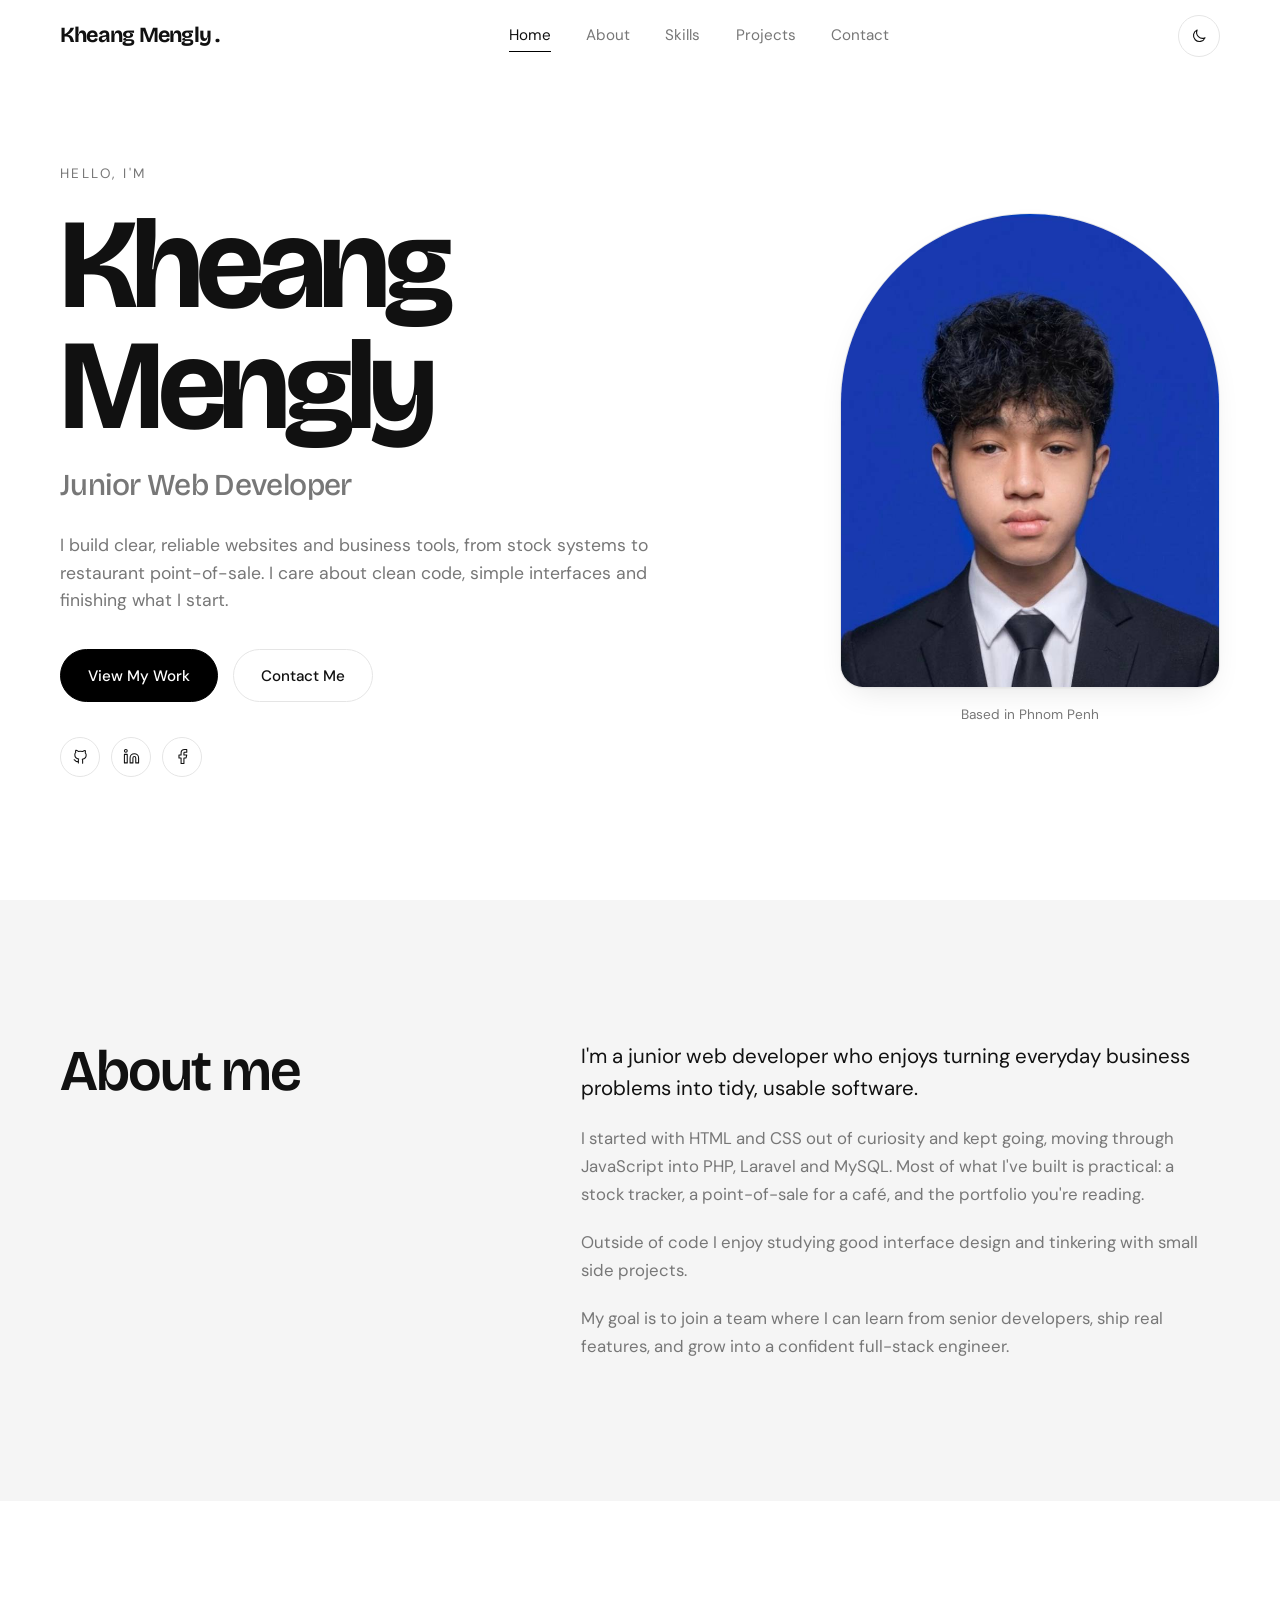
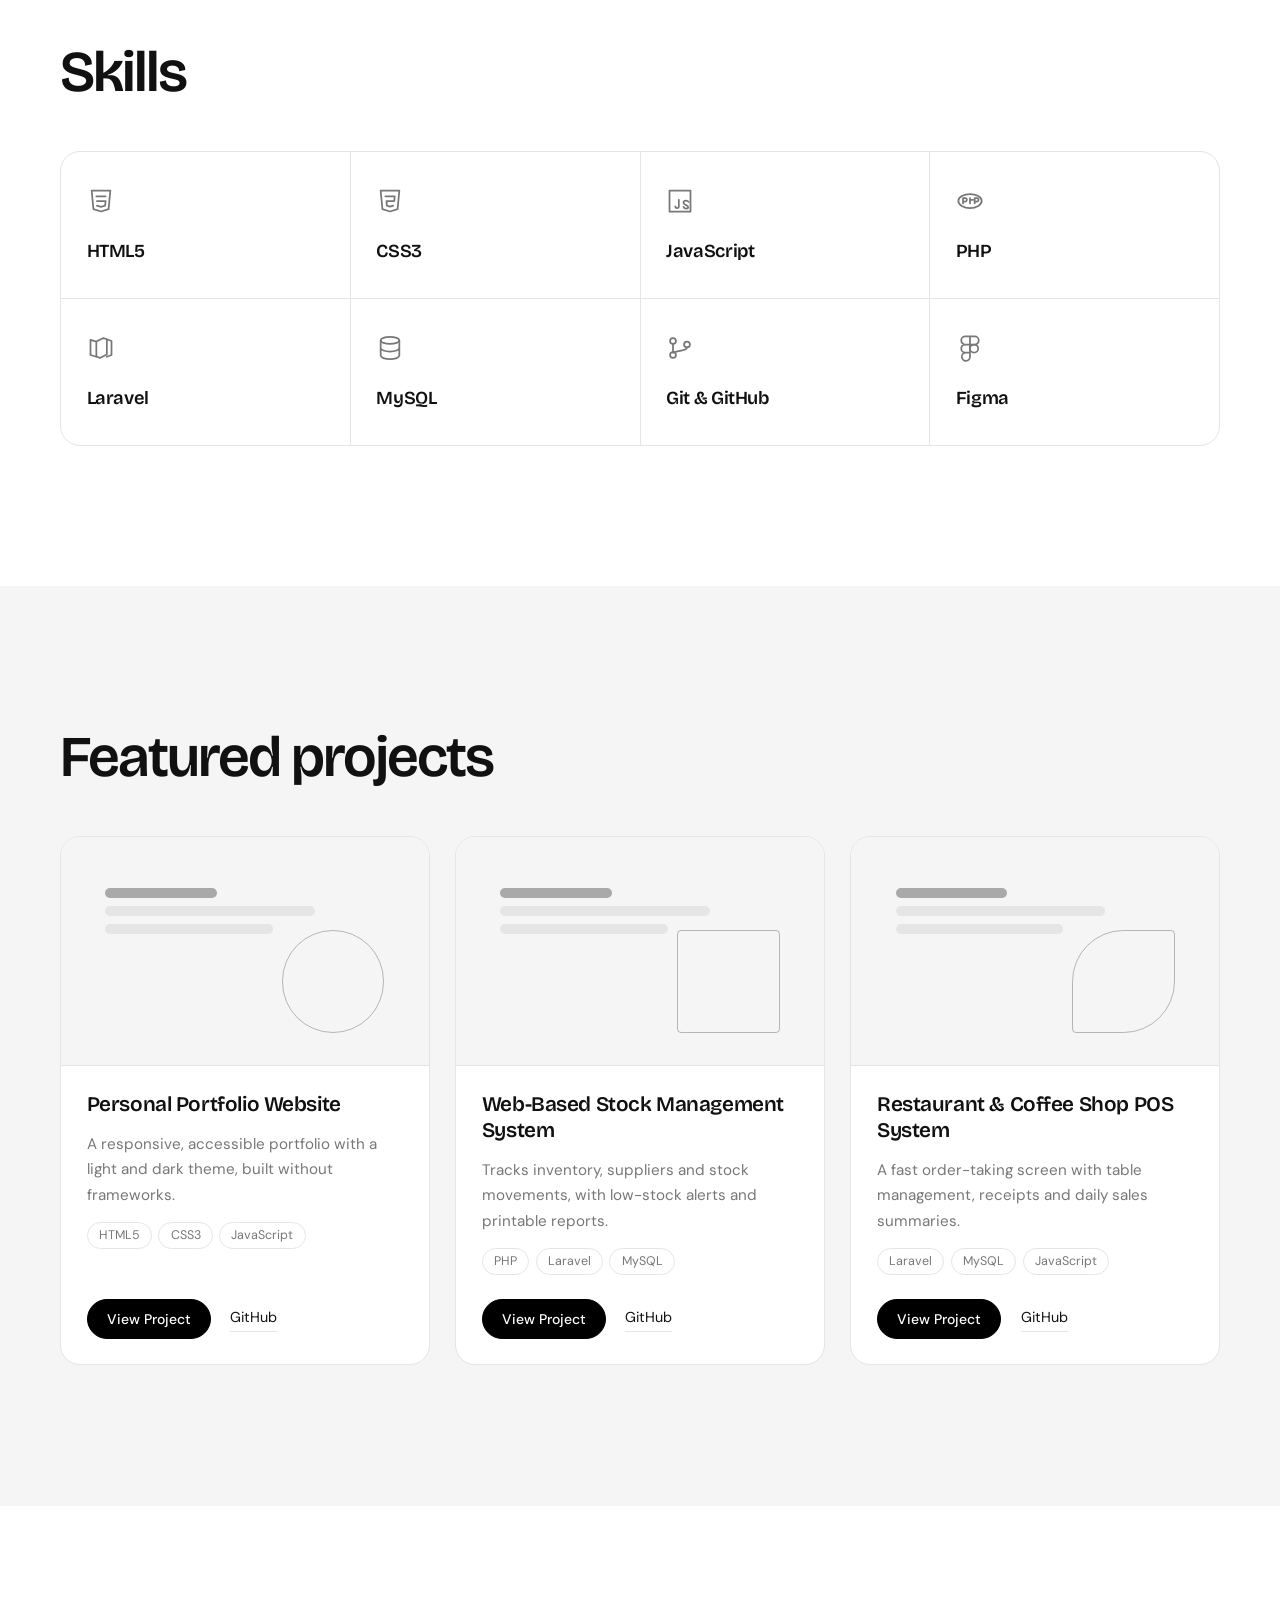
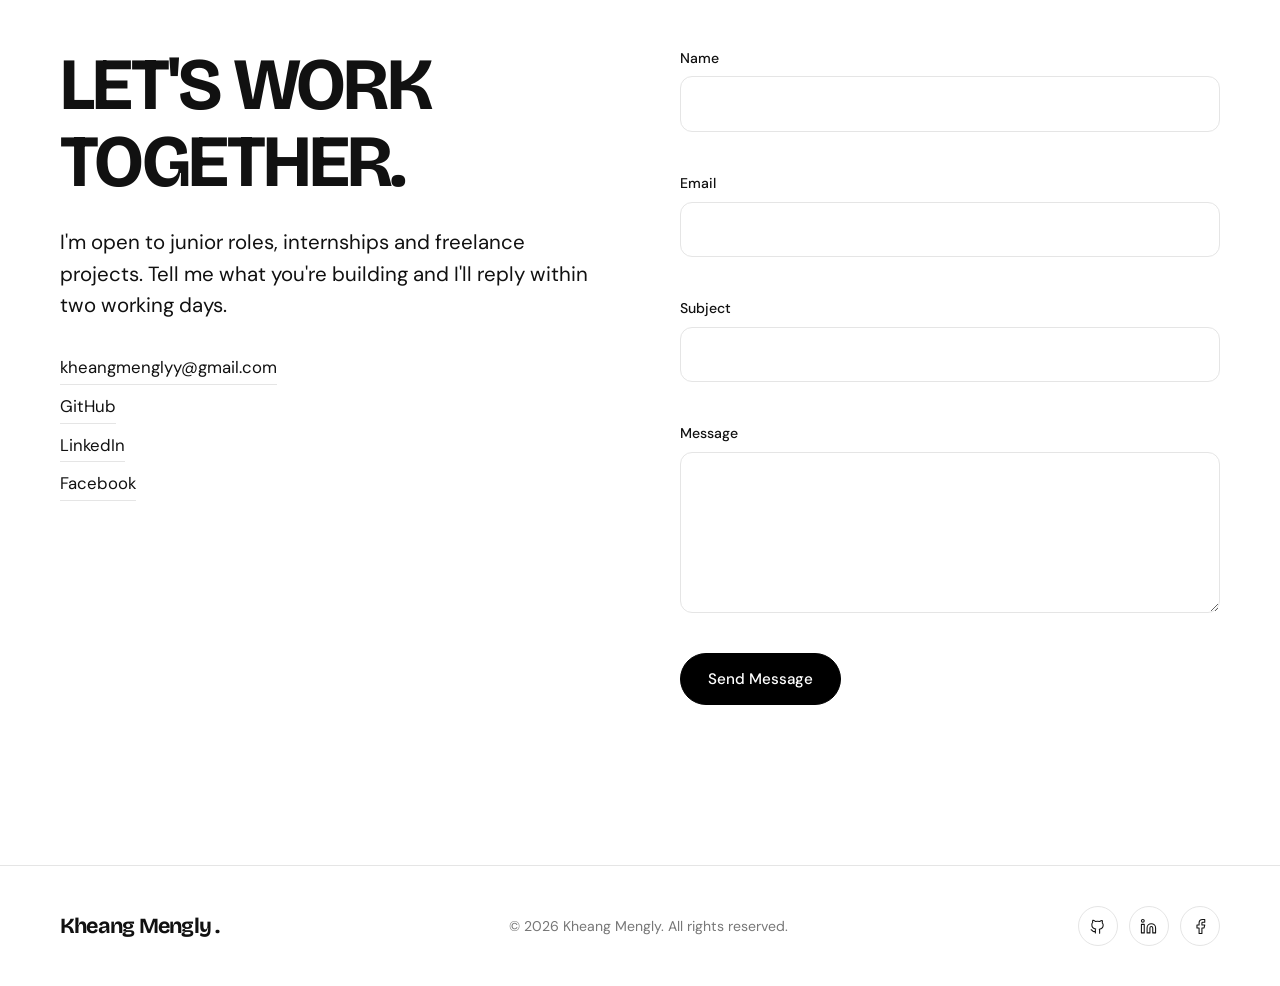
==== index .html @ 1a599a84 "first commit" ====
<!DOCTYPE html>
<html lang="en">
<head>
<meta charset="UTF-8">
<meta name="viewport" content="width=device-width, initial-scale=1">
<title>kheangmengly.com</title>
<meta name="description" content="Portfolio of Your Name, a junior web developer building clean, fast websites and business systems with PHP, Laravel and JavaScript.">
<link rel="preconnect" href="https://fonts.googleapis.com">
<link rel="preconnect" href="https://fonts.gstatic.com" crossorigin>
<link href="https://fonts.googleapis.com/css2?family=Bricolage+Grotesque:opsz,wght@12..96,400;12..96,600;12..96,700&family=DM+Sans:wght@400;500&display=swap" rel="stylesheet">
<link rel="stylesheet" href="style.css">
<script>try{var t=localStorage.getItem('theme');if(t)document.documentElement.dataset.theme=t}catch(e){}</script>
</head>
<body>

<a class="skip" href="#main">Skip to content</a>

<header class="nav" id="nav">
  <div class="container nav__inner">
    <a href="#home" class="logo">Kheang Mengly<span> .</span></a>
    <nav aria-label="Main">
      <ul class="nav__links" id="menu">
        <li><a href="#home">Home</a></li>
        <li><a href="#about">About</a></li>
        <li><a href="#skills">Skills</a></li>
        <li><a href="#projects">Projects</a></li>
        <li><a href="#contact">Contact</a></li>
      </ul>
    </nav>
    <div class="nav__tools">
      <button class="icon-btn" id="theme" aria-label="Toggle dark mode">
        <svg viewBox="0 0 24 24" aria-hidden="true"><path d="M20 14.5A8 8 0 0 1 9.5 4 8 8 0 1 0 20 14.5z"/></svg>
      </button>
      <button class="burger" id="burger" aria-label="Open menu" aria-expanded="false" aria-controls="menu"><span></span><span></span></button>
    </div>
  </div>
</header>

<main id="main">

<section class="hero" id="home">
  <div class="container hero__grid">
    <div class="hero__text">
      <p class="hero__hello">HELLO, I'M</p>
      <h1>Kheang Mengly</h1>
      <p class="hero__role">Junior Web Developer</p>
      <p class="lead">I build clear, reliable websites and business tools, from stock systems to restaurant point-of-sale. I care about clean code, simple interfaces and finishing what I start.</p>
      <div class="btns">
        <a href="#projects" class="btn btn--solid">View My Work</a>
        <a href="#contact" class="btn btn--ghost">Contact Me</a>
      </div>
      <ul class="social" aria-label="Social links">
        <li><a href="https://github.com/kheangmenglyy-hasu" aria-label="GitHub" target="_blank" rel="noopener"><svg viewBox="0 0 24 24"><path d="M9 19c-4 1.2-4-2-6-2.5m12 5v-3.5c0-1 .1-1.400-.5-2 2.800-.3 5.500-1.400 5.500-6a4.600 4.600 0 0 0-1.300-3.200 4.200 4.200 0 0 0-.1-3.200s-1.100-.3-3.500 1.300a12 12 0 0 0-6.200 0C6.500 2.800 5.400 3.100 5.400 3.100a4.200 4.200 0 0 0-.1 3.200A4.600 4.600 0 0 0 4 9.500c0 4.600 2.700 5.700 5.500 6-.6.600-.6 1.200-.5 2V21"/></svg></a></li>
        <li><a href="https://linkedin.com/" aria-label="LinkedIn" target="_blank" rel="noopener"><svg viewBox="0 0 24 24"><path d="M16 8a6 6 0 0 1 6 6v7h-4v-7a2 2 0 0 0-4 0v7h-4v-7a6 6 0 0 1 6-6zM2 9h4v12H2zM4 2a2 2 0 1 1 0 4 2 2 0 0 1 0-4z"/></svg></a></li>
        <li><a href="https://www.facebook.com/share/1EHxN4uqg1/?mibextid=wwXIfr" aria-label="Facebook" target="_blank" rel="noopener"><svg viewBox="0 0 24 24"><path d="M18 2h-3a5 5 0 0 0-5 5v3H7v4h3v8h4v-8h3l1-4h-4V7a1 1 0 0 1 1-1h3z"/></svg></a></li>
      </ul>
    </div>

    <!-- Profile -->
    <figure class="hero__img">
      <div class="portrait" role="img" aria-label="img/full profile.jpg">
        <img src="img/full profile.jpg" viewBox="0 0 200 250" aria-hidden="true"><circle cx="100" cy="95" r="38"/><path d="M28 250c0-56 32-86 72-86s72 30 72 86z"/></img>
        <!-- <img src="img/profile.jpg" alt="My Profile"> -->
      </div>
      <figcaption>Based in Phnom Penh</figcaption>
    </figure>
  </div>
</section>

<section class="section section--alt" id="about">
  <div class="container about">
    <h2 class="reveal">About me</h2>
    <div class="about__body reveal">
      <p class="lead">I'm a junior web developer who enjoys turning everyday business problems into tidy, usable software.</p>
      <p>I started with HTML and CSS out of curiosity and kept going, moving through JavaScript into PHP, Laravel and MySQL. Most of what I've built is practical: a stock tracker, a point-of-sale for a café, and the portfolio you're reading.</p>
      <p>Outside of code I enjoy studying good interface design and tinkering with small side projects.</p>
      <p>My goal is to join a team where I can learn from senior developers, ship real features, and grow into a confident full-stack engineer.</p>
    </div>
  </div>
</section>

<section class="section" id="skills">
  <div class="container">
    <h2 class="reveal">Skills</h2>
    <ul class="skills">
      <li class="reveal"><svg viewBox="0 0 24 24"><path d="M4 3l1.500 16L12 21l6.500-2L20 3zM8 8h8M8.500 12H16l-.5 4-3.500 1-3.500-1"/></svg>HTML5</li>
      <li class="reveal"><svg viewBox="0 0 24 24"><path d="M4 3l1.500 16L12 21l6.500-2L20 3zM8 8h8l-.3 4H9l.3 4 2.700.8 2.700-.8"/></svg>CSS3</li>
      <li class="reveal"><svg viewBox="0 0 24 24"><path d="M3 3h18v18H3zM15 17c.5 1 1.200 1.500 2.300 1.500s1.700-.6 1.700-1.400c0-2-4-1.200-4-3.600 0-1 .8-1.800 2.200-1.800 1 0 1.700.4 2.100 1.100M11 11v5.500a1.500 1.500 0 0 1-3 0"/></svg>JavaScript</li>
      <li class="reveal"><svg viewBox="0 0 24 24"><ellipse cx="12" cy="12" rx="10" ry="6"/><path d="M6 14V9.500h1.800a1.500 1.500 0 0 1 0 3H6M12 14V9.500M12 11h2.500M16 14V9.500h1.800a1.500 1.500 0 0 1 0 3H16"/></svg>PHP</li>
      <li class="reveal"><svg viewBox="0 0 24 24"><path d="M3 5l5 1.500v13L3 18zM8 6.500l6-3 3 1v13l-6 3-3-1.500zM17 4.500l4 1.500v12l-4 1.500"/></svg>Laravel</li>
      <li class="reveal"><svg viewBox="0 0 24 24"><ellipse cx="12" cy="5.500" rx="8" ry="3"/><path d="M4 5.500v13c0 1.700 3.600 3 8 3s8-1.300 8-3v-13M4 12c0 1.700 3.600 3 8 3s8-1.300 8-3"/></svg>MySQL</li>
      <li class="reveal"><svg viewBox="0 0 24 24"><circle cx="6" cy="6" r="2.500"/><circle cx="6" cy="18" r="2.500"/><circle cx="18" cy="9" r="2.500"/><path d="M6 8.500v7M18 11.500c0 3-6 2-12 4.500"/></svg>Git &amp; GitHub</li>
      <li class="reveal"><svg viewBox="0 0 24 24"><path d="M8 2h4v7H8a3.500 3.500 0 1 1 0-7zM12 2h4a3.500 3.500 0 1 1 0 7h-4zM8 9h4v7H8a3.500 3.500 0 1 1 0-7zM8 16h4v3.500A3.500 3.500 0 1 1 8 16z"/><circle cx="15.500" cy="12.500" r="3.500"/></svg>Figma</li>
    </ul>
  </div>
</section>

<section class="section section--alt" id="projects">
  <div class="container">
    <h2 class="reveal">Featured projects</h2>
    <div class="projects">

      <article class="card reveal">
        <div class="shot shot--a" role="img" aria-label="Portfolio website screenshot placeholder"><i></i><i></i><i></i><b></b></div>
        <div class="card__body">
          <h3>Personal Portfolio Website</h3>
          <p>A responsive, accessible portfolio with a light and dark theme, built without frameworks.</p>
          <ul class="tags"><li>HTML5</li><li>CSS3</li><li>JavaScript</li></ul>
          <div class="card__links"><a href="#" class="btn btn--solid btn--sm">View Project</a><a href="#" class="link">GitHub</a></div>
        </div>
      </article>

      <article class="card reveal">
        <div class="shot shot--b" role="img" aria-label="Stock management system screenshot placeholder"><i></i><i></i><i></i><b></b></div>
        <div class="card__body">
          <h3>Web-Based Stock Management System</h3>
          <p>Tracks inventory, suppliers and stock movements, with low-stock alerts and printable reports.</p>
          <ul class="tags"><li>PHP</li><li>Laravel</li><li>MySQL</li></ul>
          <div class="card__links"><a href="#" class="btn btn--solid btn--sm">View Project</a><a href="#" class="link">GitHub</a></div>
        </div>
      </article>

      <article class="card reveal">
        <div class="shot shot--c" role="img" aria-label="POS system screenshot placeholder"><i></i><i></i><i></i><b></b></div>
        <div class="card__body">
          <h3>Restaurant &amp; Coffee Shop POS System</h3>
          <p>A fast order-taking screen with table management, receipts and daily sales summaries.</p>
          <ul class="tags"><li>Laravel</li><li>MySQL</li><li>JavaScript</li></ul>
          <div class="card__links"><a href="#" class="btn btn--solid btn--sm">View Project</a><a href="#" class="link">GitHub</a></div>
        </div>
      </article>

    </div>
  </div>
</section>

<section class="section" id="contact">
  <div class="container contact">
    <div class="reveal">
      <h2 class="contact__title">LET'S WORK TOGETHER.</h2>
      <p class="lead">I'm open to junior roles, internships and freelance projects. Tell me what you're building and I'll reply within two working days.</p>
      <ul class="contact__links">
        <li><a href="mailto:kheangmenglyy@.com">kheangmenglyy@gmail.com</a></li>
        <li><a href="https://github.com/kheangmenglyy-hasu" target="_blank" rel="noopener">GitHub</a></li>
        <li><a href="https://linkedin.com/" target="_blank" rel="noopener">LinkedIn</a></li>
        <li><a href="https://www.facebook.com/share/1EHxN4uqg1/?mibextid=wwXIfr" target="_blank" rel="noopener">Facebook</a></li>
      </ul>
    </div>
    <form class="form reveal" id="form" novalidate>
      <div class="field"><label for="name">Name</label><input id="name" name="name" type="text" autocomplete="name" required><small class="err" aria-live="polite"></small></div>
      <div class="field"><label for="email">Email</label><input id="email" name="email" type="email" autocomplete="email" required><small class="err" aria-live="polite"></small></div>
      <div class="field"><label for="subject">Subject</label><input id="subject" name="subject" type="text" required><small class="err" aria-live="polite"></small></div>
      <div class="field"><label for="message">Message</label><textarea id="message" name="message" rows="5" required></textarea><small class="err" aria-live="polite"></small></div>
      <button class="btn btn--solid" type="submit">Send Message</button>
      <p class="form__status" id="status" role="status"></p>
    </form>
  </div>
</section>

</main>

<footer class="footer">
  <div class="container footer__inner">
    <a href="#home" class="logo">Kheang Mengly<span> .</span></a>
    <p>&copy; <span id="year">2026</span> Kheang Mengly. All rights reserved.</p>
    <ul class="social">
      <li><a href="https://github.com/kheangmenglyy-hasu" aria-label="GitHub" target="_blank" rel="noopener"><svg viewBox="0 0 24 24"><path d="M9 19c-4 1.2-4-2-6-2.5m12 5v-3.5c0-1 .1-1.400-.5-2 2.800-.3 5.500-1.400 5.500-6a4.600 4.600 0 0 0-1.300-3.200 4.200 4.200 0 0 0-.1-3.200s-1.100-.3-3.500 1.300a12 12 0 0 0-6.200 0C6.500 2.800 5.400 3.100 5.400 3.100a4.200 4.200 0 0 0-.1 3.200A4.600 4.600 0 0 0 4 9.500c0 4.600 2.700 5.700 5.500 6-.6.600-.6 1.200-.5 2V21"/></svg></a></li>
      <li><a href="https://linkedin.com/" aria-label="LinkedIn" target="_blank" rel="noopener"><svg viewBox="0 0 24 24"><path d="M16 8a6 6 0 0 1 6 6v7h-4v-7a2 2 0 0 0-4 0v7h-4v-7a6 6 0 0 1 6-6zM2 9h4v12H2zM4 2a2 2 0 1 1 0 4 2 2 0 0 1 0-4z"/></svg></a></li>
      <li><a href="https://www.facebook.com/share/1EHxN4uqg1/?mibextid=wwXIfr" aria-label="Facebook" target="_blank" rel="noopener"><svg viewBox="0 0 24 24"><path d="M18 2h-3a5 5 0 0 0-5 5v3H7v4h3v8h4v-8h3l1-4h-4V7a1 1 0 0 1 1-1h3z"/></svg></a></li>
    </ul>
  </div>
</footer>

<button class="totop" id="totop" aria-label="Back to top"><svg viewBox="0 0 24 24"><path d="M12 19V5M5 12l7-7 7 7"/></svg></button>

<script src="script.js"></script>
</body>
</html>
---- style.css ----
/* ---------- Tokens ---------- */
:root {
  --bg: #FFFFFF;
  --bg-alt: #F5F5F5;
  --text: #111111;
  --muted: #777777;
  --border: #E5E5E5;
  --accent: #000000;
  --on-accent: #FFFFFF;
  --shadow: 0 1px 2px rgba(0,0,0,.04), 0 12px 32px -12px rgba(0,0,0,.12);
  --font-display: "Bricolage Grotesque", "Helvetica Neue", Arial, sans-serif;
  --font-body: "DM Sans", system-ui, -apple-system, "Segoe UI", sans-serif;
  --ease: cubic-bezier(.2,.7,.2,1);
  --nav-h: 72px;
}
:root[data-theme="dark"] {
  --bg: #0E0E0E;
  --bg-alt: #161616;
  --text: #F2F2F2;
  --muted: #9A9A9A;
  --border: #2A2A2A;
  --accent: #FFFFFF;
  --on-accent: #000000;
  --shadow: 0 1px 2px rgba(0,0,0,.4), 0 12px 32px -12px rgba(0,0,0,.6);
}

/* ---------- Base ---------- */
*, *::before, *::after { box-sizing: border-box; margin: 0; padding: 0; }
html { scroll-behavior: smooth; scroll-padding-top: var(--nav-h); }
body {
  font-family: var(--font-body);
  background: var(--bg);
  color: var(--text);
  line-height: 1.65;
  -webkit-font-smoothing: antialiased;
  transition: background .3s, color .3s;
}
img, svg { display: block; max-width: 100%; }
ul { list-style: none; }
a { color: inherit; text-decoration: none; }
:focus-visible { outline: 2px solid var(--accent); outline-offset: 3px; border-radius: 4px; }
.skip { position: absolute; left: -999px; top: 8px; background: var(--accent); color: var(--on-accent); padding: 8px 14px; z-index: 100; }
.skip:focus { left: 8px; }

h1, h2, h3, .logo { font-family: var(--font-display); line-height: 1.05; letter-spacing: -.035em; }
h2 { font-size: clamp(2.2rem, 5vw, 3.6rem); font-weight: 600; margin-bottom: 3rem; }
h3 { font-size: 1.3rem; font-weight: 600; letter-spacing: -.02em; line-height: 1.25; }
.lead { font-size: clamp(1.1rem, 1.6vw, 1.3rem); color: var(--text); line-height: 1.55; max-width: 34em; }
p { color: var(--muted); max-width: 60ch; }

.container { width: min(1160px, 100% - 3rem); margin-inline: auto; }
.section { padding: clamp(5rem, 11vw, 9rem) 0; }
.section--alt { background: var(--bg-alt); }

/* ---------- Buttons ---------- */
.btn {
  display: inline-flex; align-items: center; justify-content: center;
  padding: .95rem 1.7rem; border-radius: 999px; border: 1px solid var(--accent);
  font: 500 .95rem var(--font-body); cursor: pointer;
  transition: transform .3s var(--ease), background .3s, color .3s, box-shadow .3s;
}
.btn--solid { background: var(--accent); color: var(--on-accent); }
.btn--solid:hover { transform: translateY(-2px); box-shadow: var(--shadow); }
.btn--ghost { background: transparent; color: var(--text); border-color: var(--border); }
.btn--ghost:hover { border-color: var(--accent); transform: translateY(-2px); }
.btn--sm { padding: .6rem 1.2rem; font-size: .875rem; }
.link { font-size: .9rem; border-bottom: 1px solid var(--border); padding-bottom: 2px; transition: border-color .3s; }
.link:hover { border-color: var(--accent); }

.icon-btn, .burger, .totop {
  background: none; border: 1px solid var(--border); color: var(--text);
  width: 42px; height: 42px; border-radius: 50%; cursor: pointer;
  display: grid; place-items: center; transition: border-color .3s, background .3s;
}
.icon-btn:hover, .totop:hover { border-color: var(--accent); }
svg { fill: none; stroke: currentColor; stroke-width: 1.5; stroke-linecap: round; stroke-linejoin: round; }
.icon-btn svg, .totop svg { width: 18px; height: 18px; }

/* ---------- Navigation ---------- */
.nav {
  position: sticky; top: 0; z-index: 50; height: var(--nav-h);
  background: color-mix(in srgb, var(--bg) 78%, transparent);
  -webkit-backdrop-filter: blur(14px); backdrop-filter: blur(14px);
  border-bottom: 1px solid transparent; transition: border-color .3s;
}
.nav.is-stuck { border-color: var(--border); }
.nav__inner { height: 100%; display: flex; align-items: center; justify-content: space-between; gap: 1rem; }
.logo { font-size: 1.35rem; font-weight: 700; }
.nav__links { display: flex; gap: 2.2rem; }
.nav__links a { position: relative; font-size: .95rem; color: var(--muted); padding: .4rem 0; transition: color .3s; }
.nav__links a::after {
  content: ""; position: absolute; left: 0; right: 0; bottom: 0; height: 1px;
  background: var(--accent); transform: scaleX(0); transform-origin: left; transition: transform .35s var(--ease);
}
.nav__links a:hover, .nav__links a.active { color: var(--text); }
.nav__links a.active::after, .nav__links a:hover::after { transform: scaleX(1); }
.nav__tools { display: flex; gap: .6rem; align-items: center; }
.burger { display: none; gap: 5px; align-content: center; }
.burger span { display: block; width: 16px; height: 1.5px; background: currentColor; transition: transform .3s var(--ease); }
.burger[aria-expanded="true"] span:first-child { transform: translateY(3.25px) rotate(45deg); }
.burger[aria-expanded="true"] span:last-child { transform: translateY(-3.25px) rotate(-45deg); }

/* ---------- Hero ---------- */
.hero { min-height: calc(100svh - var(--nav-h)); display: grid; align-items: center; padding: 3rem 0 5rem; }
.hero__grid { display: grid; grid-template-columns: 1.25fr .75fr; gap: 4rem; align-items: center; }
.hero__hello { font-size: .85rem; letter-spacing: .18em; color: var(--muted); margin-bottom: 1.2rem; }
.hero h1 { font-size: clamp(3.6rem, 10vw, 8rem); font-weight: 700; letter-spacing: -.05em; line-height: .95; }
.hero__role { font: 500 clamp(1.3rem, 2.6vw, 1.9rem)/1.2 var(--font-display); letter-spacing: -.02em; margin: 1.2rem 0 1.8rem; color: var(--muted); }
.hero .lead { color: var(--muted); font-size: 1.1rem; }
.btns { display: flex; flex-wrap: wrap; gap: .9rem; margin: 2.2rem 0; }
.social { display: flex; gap: .7rem; }
.social a { width: 40px; height: 40px; border: 1px solid var(--border); border-radius: 50%; display: grid; place-items: center; transition: background .3s, color .3s, transform .3s var(--ease); }
.social a:hover { background: var(--accent); color: var(--on-accent); transform: translateY(-2px); }
.social svg { width: 17px; height: 17px; }

.hero__img { justify-self: end; width: 100%; max-width: 380px; }
.portrait {
  aspect-ratio: 4/5; background: var(--bg-alt); border: 1px solid var(--border);
  border-radius: 200px 200px 24px 24px; overflow: hidden; box-shadow: var(--shadow);
  display: grid; place-items: end center; transition: transform .6s var(--ease);
}
.portrait svg { width: 78%; fill: var(--border); stroke: none; }
.hero__img:hover .portrait { transform: translateY(-6px); }
.hero__img figcaption { margin-top: 1rem; font-size: .85rem; color: var(--muted); text-align: center; }

/* Single page-load sequence */
.hero__text > *, .hero__img { animation: rise .9s var(--ease) both; }
.hero__text > :nth-child(2) { animation-delay: .08s; }
.hero__text > :nth-child(3) { animation-delay: .16s; }
.hero__text > :nth-child(4) { animation-delay: .24s; }
.hero__text > :nth-child(5) { animation-delay: .32s; }
.hero__text > :nth-child(6) { animation-delay: .4s; }
.hero__img { animation-delay: .2s; }
@keyframes rise { from { opacity: 0; transform: translateY(24px); } }

/* ---------- About ---------- */
.about { display: grid; grid-template-columns: 1fr 1.4fr; gap: 4rem; align-items: start; }
.about h2 { margin: 0; position: sticky; top: calc(var(--nav-h) + 2rem); }
.about__body { display: grid; gap: 1.3rem; }
.about__body p:not(.lead) { font-size: 1.05rem; }

/* ---------- Skills ---------- */
.skills { display: grid; grid-template-columns: repeat(4, 1fr); gap: 1px; background: var(--border); border: 1px solid var(--border); border-radius: 20px; overflow: hidden; }
.skills li {
  background: var(--bg); padding: 2.2rem 1.6rem; display: flex; flex-direction: column; gap: 1.6rem;
  font: 600 1.15rem var(--font-display); letter-spacing: -.02em; transition: background .3s;
}
.skills li:hover { background: var(--bg-alt); }
.skills svg { width: 28px; height: 28px; color: var(--muted); transition: color .3s, transform .4s var(--ease); }
.skills li:hover svg { color: var(--text); transform: translateY(-3px); }

/* ---------- Projects ---------- */
.projects { display: grid; grid-template-columns: repeat(3, 1fr); gap: 1.6rem; }
.card { background: var(--bg); border: 1px solid var(--border); border-radius: 20px; overflow: hidden; display: flex; flex-direction: column; transition: box-shadow .4s var(--ease), transform .4s var(--ease); }
.card:hover { box-shadow: var(--shadow); transform: translateY(-4px); }
.card__body { padding: 1.6rem; display: flex; flex-direction: column; gap: .9rem; flex: 1; }
.card__body p { font-size: .95rem; }
.tags { display: flex; flex-wrap: wrap; gap: .4rem; }
.tags li { font-size: .78rem; color: var(--muted); border: 1px solid var(--border); border-radius: 999px; padding: .15rem .7rem; }
.card__links { display: flex; align-items: center; gap: 1.2rem; margin-top: auto; padding-top: .6rem; }

/* Screenshot placeholders — swap each .shot for an <img> */
.shot { position: relative; aspect-ratio: 16/10; background: var(--bg-alt); border-bottom: 1px solid var(--border); overflow: hidden; padding: 14% 12%; display: grid; gap: 8px; align-content: start; transition: transform .6s var(--ease); }
.shot i { display: block; height: 10px; border-radius: 5px; background: var(--border); }
.shot i:nth-child(1) { width: 40%; background: var(--muted); opacity: .6; }
.shot i:nth-child(2) { width: 75%; }
.shot i:nth-child(3) { width: 60%; }
.shot b { position: absolute; right: 12%; bottom: 14%; width: 28%; aspect-ratio: 1; border: 1.5px solid var(--muted); opacity: .5; }
.shot--a b { border-radius: 50%; }
.shot--b b { border-radius: 4px; }
.shot--c b { border-radius: 50% 4px; }
.card:hover .shot { transform: scale(1.04); }
.card .shot-wrap { overflow: hidden; }

/* ---------- Contact ---------- */
.contact { display: grid; grid-template-columns: 1fr 1fr; gap: 5rem; align-items: start; }
.contact__title { font-size: clamp(2.6rem, 6vw, 4.6rem); font-weight: 700; margin-bottom: 1.6rem; }
.contact__links { margin-top: 2rem; display: grid; gap: .5rem; }
.contact__links a { display: inline-block; font-size: 1.05rem; border-bottom: 1px solid var(--border); padding-bottom: 2px; transition: border-color .3s; }
.contact__links a:hover { border-color: var(--accent); }

.form { display: grid; gap: 1.2rem; }
.field { display: grid; gap: .4rem; }
.field label { font-size: .88rem; font-weight: 500; }
.field input, .field textarea {
  width: 100%; font: inherit; color: var(--text); background: var(--bg);
  border: 1px solid var(--border); border-radius: 12px; padding: .85rem 1rem; resize: vertical;
  transition: border-color .3s, box-shadow .3s;
}
.field input:focus, .field textarea:focus { outline: none; border-color: var(--accent); box-shadow: 0 0 0 3px color-mix(in srgb, var(--accent) 10%, transparent); }
.field.invalid input, .field.invalid textarea { border-color: #C0392B; }
.err { color: #C0392B; font-size: .82rem; min-height: 1.1em; }
:root[data-theme="dark"] .err, :root[data-theme="dark"] .field.invalid input, :root[data-theme="dark"] .field.invalid textarea { color: #FF8A7A; border-color: #FF8A7A; }
.form .btn { justify-self: start; }
.form__status { font-size: .92rem; color: var(--text); }

/* ---------- Footer ---------- */
.footer { border-top: 1px solid var(--border); padding: 2.5rem 0; }
.footer__inner { display: flex; align-items: center; justify-content: space-between; flex-wrap: wrap; gap: 1.2rem; }
.footer p { font-size: .88rem; }

.totop { position: fixed; right: 1.5rem; bottom: 1.5rem; background: var(--bg); box-shadow: var(--shadow); opacity: 0; visibility: hidden; transform: translateY(10px); transition: opacity .3s, transform .3s var(--ease), visibility .3s, border-color .3s; z-index: 40; }
.totop.show { opacity: 1; visibility: visible; transform: none; }

/* ---------- Scroll reveal (below the fold only) ---------- */
.js .reveal { opacity: 0; transform: translateY(20px); transition: opacity .8s var(--ease), transform .8s var(--ease); }
.js .reveal.in { opacity: 1; transform: none; }

/* ---------- Responsive ---------- */
@media (max-width: 960px) {
  .projects { grid-template-columns: repeat(2, 1fr); }
  .skills { grid-template-columns: repeat(3, 1fr); }
  .about, .contact { gap: 3rem; }
}
@media (max-width: 760px) {
  .burger { display: grid; }
  .nav__links {
    position: absolute; top: var(--nav-h); left: 0; right: 0; flex-direction: column; gap: 0;
    background: var(--bg); border-bottom: 1px solid var(--border); padding: .5rem 1.5rem 1.2rem;
    transform: translateY(-8px); opacity: 0; visibility: hidden; transition: opacity .3s, transform .3s var(--ease), visibility .3s;
  }
  .nav__links.open { opacity: 1; transform: none; visibility: visible; }
  .nav__links a { display: block; font-size: 1.1rem; padding: .9rem 0; border-bottom: 1px solid var(--border); }
  .nav__links a::after { display: none; }
  .hero__grid, .about, .contact { grid-template-columns: 1fr; }
  .hero__img { order: -1; justify-self: start; max-width: 220px; }
  .about h2 { position: static; margin-bottom: 0; }
  .projects { grid-template-columns: 1fr; }
  .skills { grid-template-columns: repeat(2, 1fr); }
  .footer__inner { flex-direction: column; align-items: flex-start; }
}

@media (prefers-reduced-motion: reduce) {
  *, *::before, *::after { animation: none !important; transition-duration: .01ms !important; scroll-behavior: auto !important; }
  .js .reveal { opacity: 1; transform: none; }
}
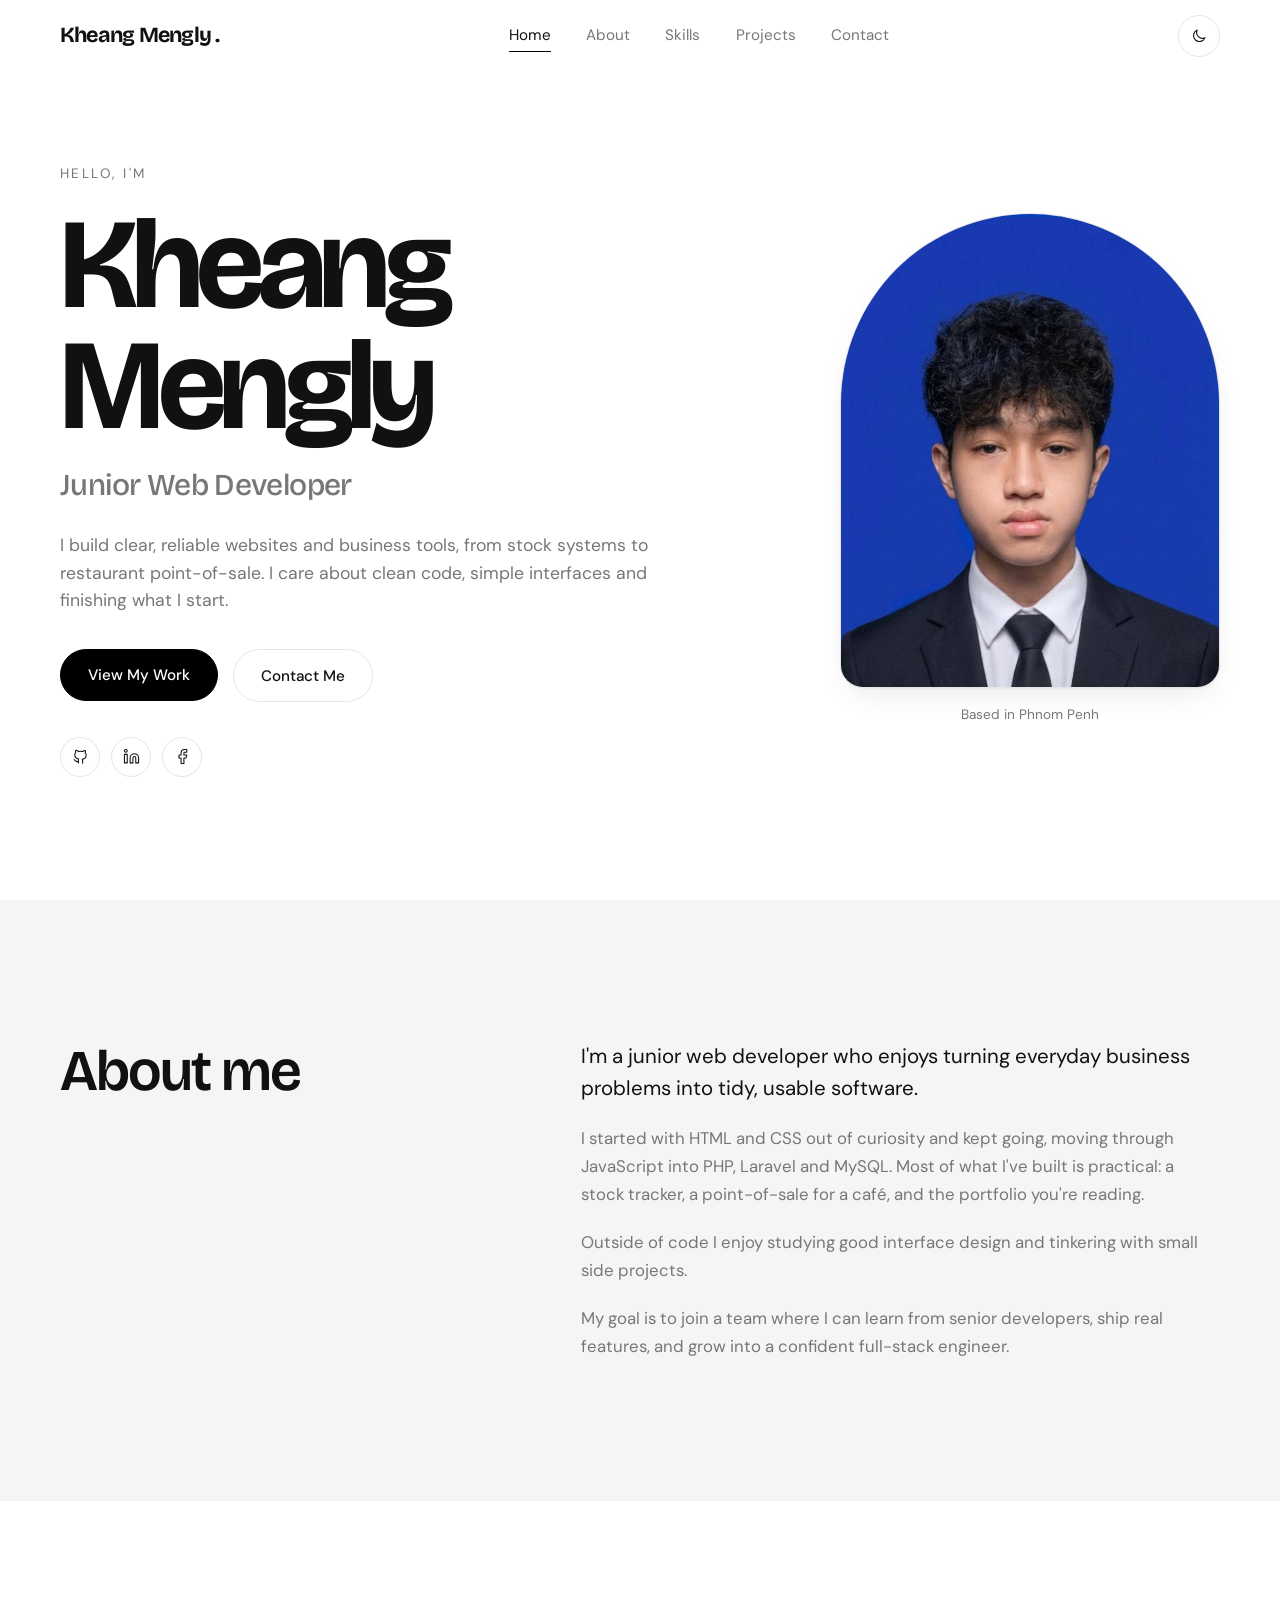
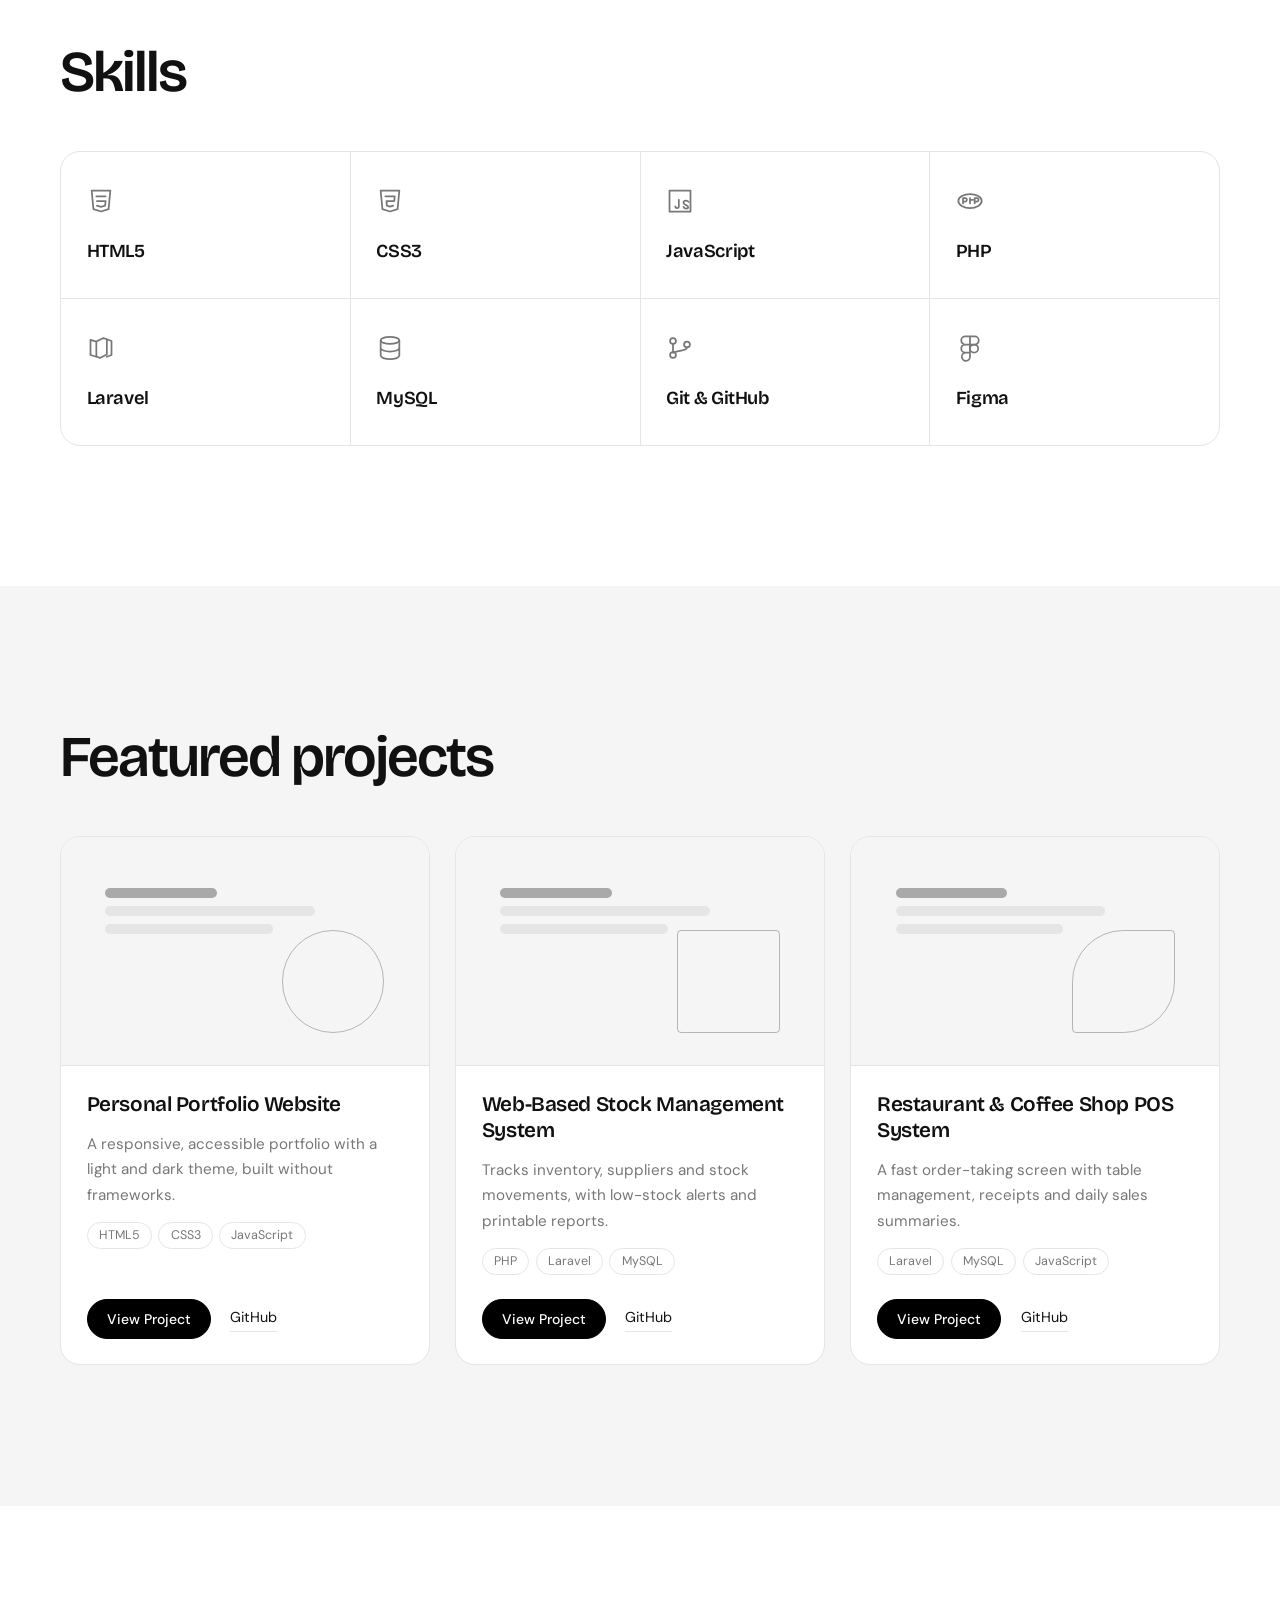
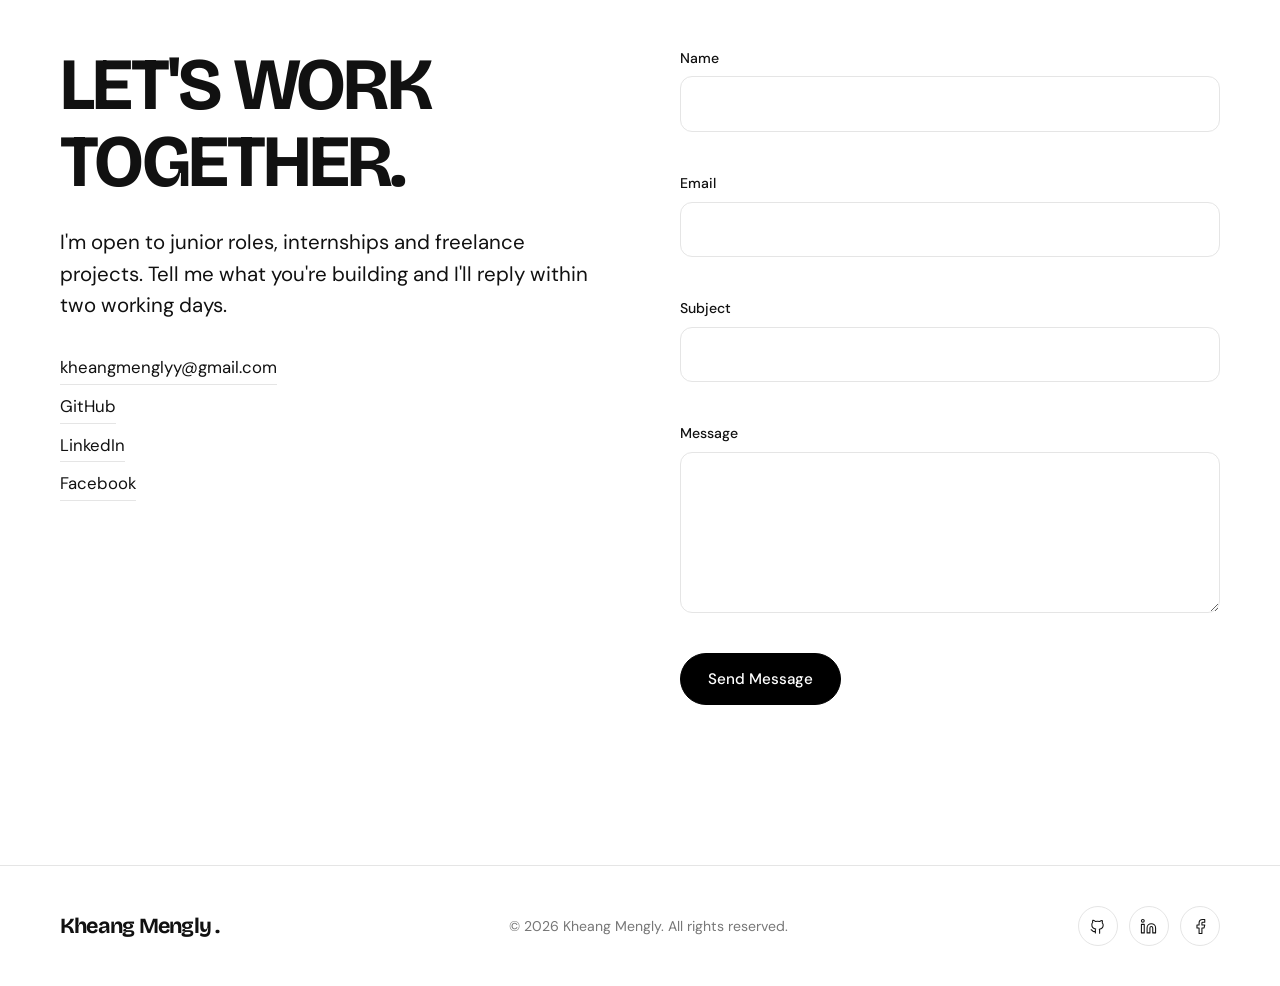
==== commit 910110ed: "Initial commit" ====
--- a/index .html
+++ b/index .html
@@ -59,7 +59,7 @@
     <!-- Profile -->
     <figure class="hero__img">
       <div class="portrait" role="img" aria-label="img/full profile.jpg">
-        <img src="img/full profile.jpg" viewBox="0 0 200 250" aria-hidden="true"><circle cx="100" cy="95" r="38"/><path d="M28 250c0-56 32-86 72-86s72 30 72 86z"/></img>
+        <img src="assets/profile.jpg" viewBox="0 0 200 250" aria-hidden="true"><circle cx="100" cy="95" r="38"/><path d="M28 250c0-56 32-86 72-86s72 30 72 86z"/></img>
         <!-- <img src="img/profile.jpg" alt="My Profile"> -->
       </div>
       <figcaption>Based in Phnom Penh</figcaption>
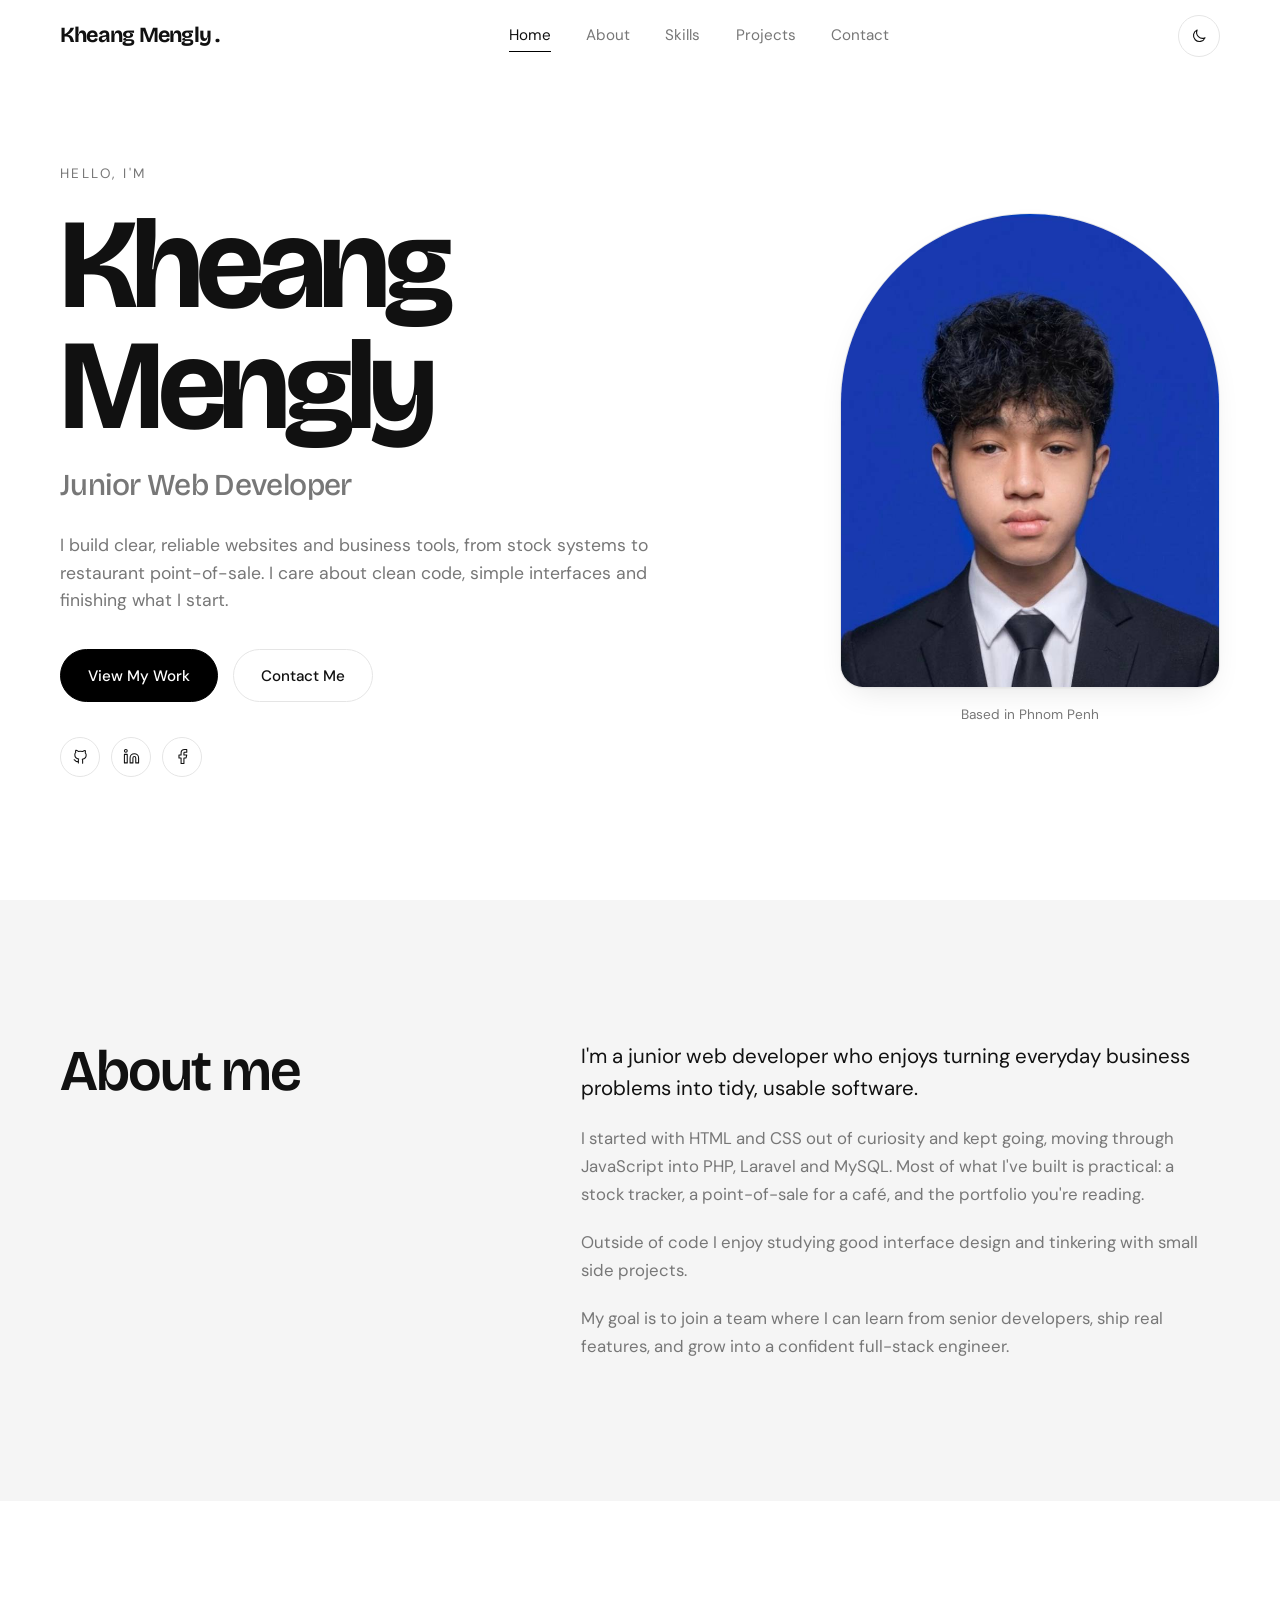
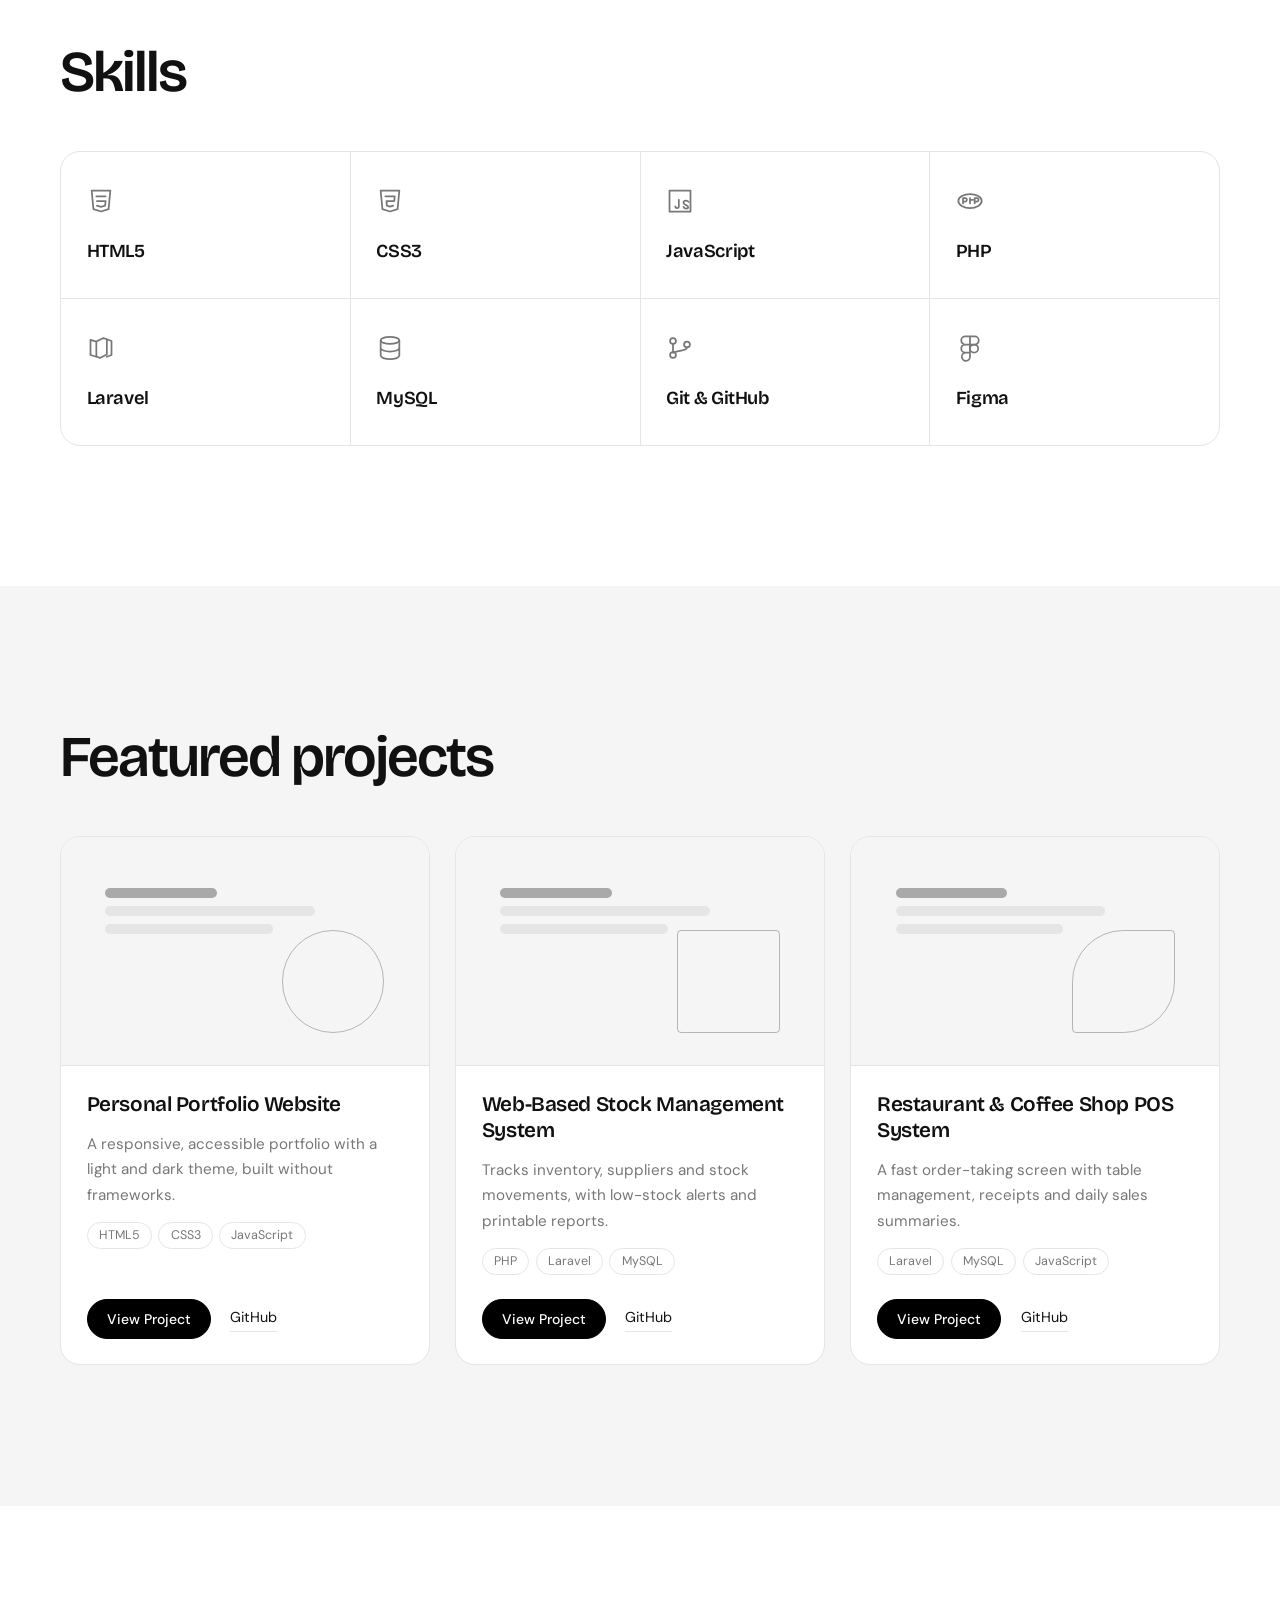
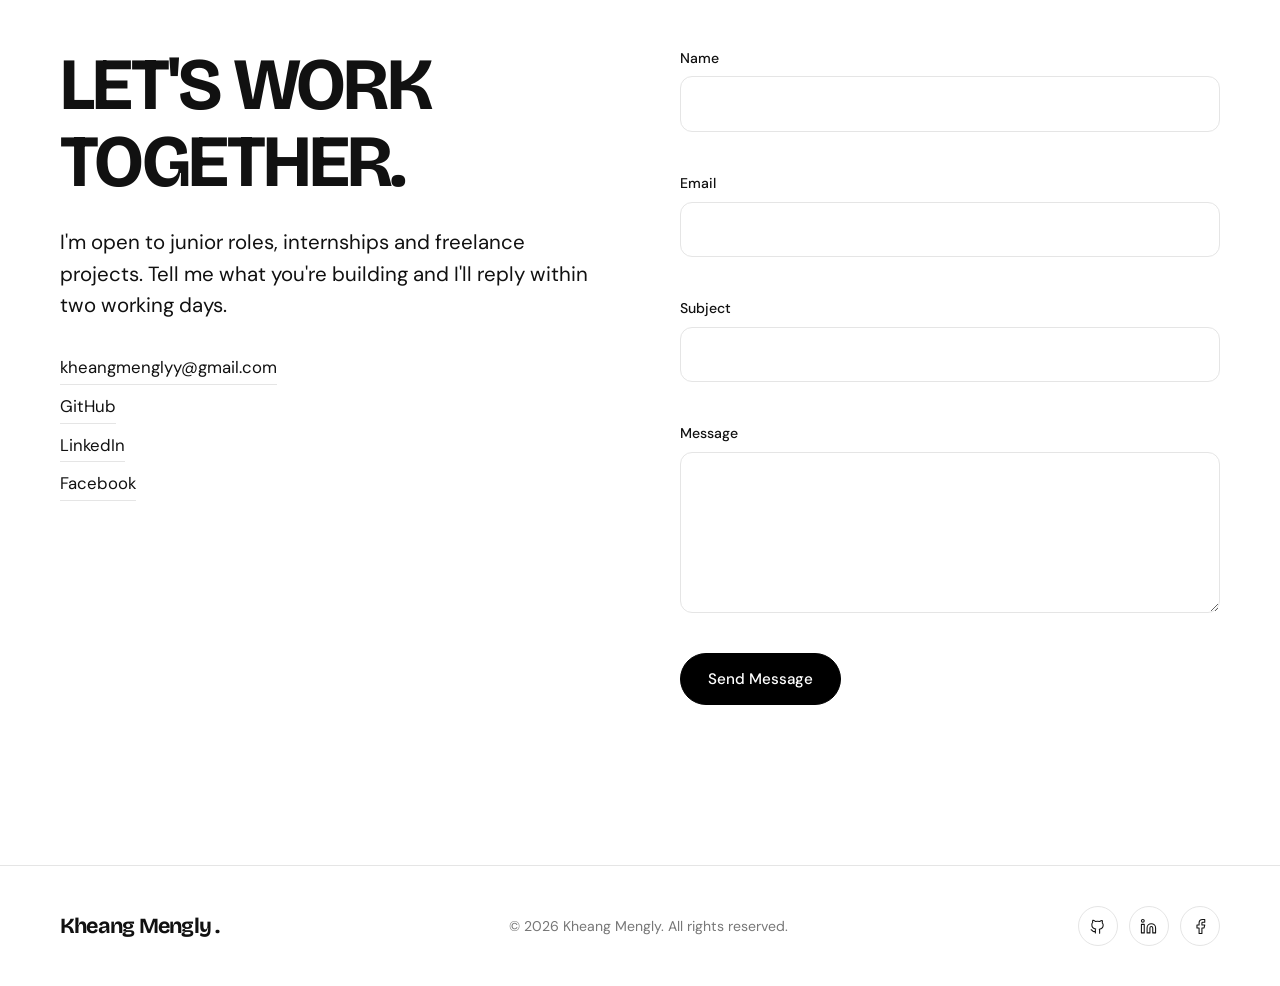
==== commit 87e08199: "Initial commit" ====
--- a/index .html
+++ b/index .html
@@ -3,7 +3,7 @@
 <head>
 <meta charset="UTF-8">
 <meta name="viewport" content="width=device-width, initial-scale=1">
-<title>kheangmengly.com</title>
+<title>portfolio</title>
 <meta name="description" content="Portfolio of Your Name, a junior web developer building clean, fast websites and business systems with PHP, Laravel and JavaScript.">
 <link rel="preconnect" href="https://fonts.googleapis.com">
 <link rel="preconnect" href="https://fonts.gstatic.com" crossorigin>
